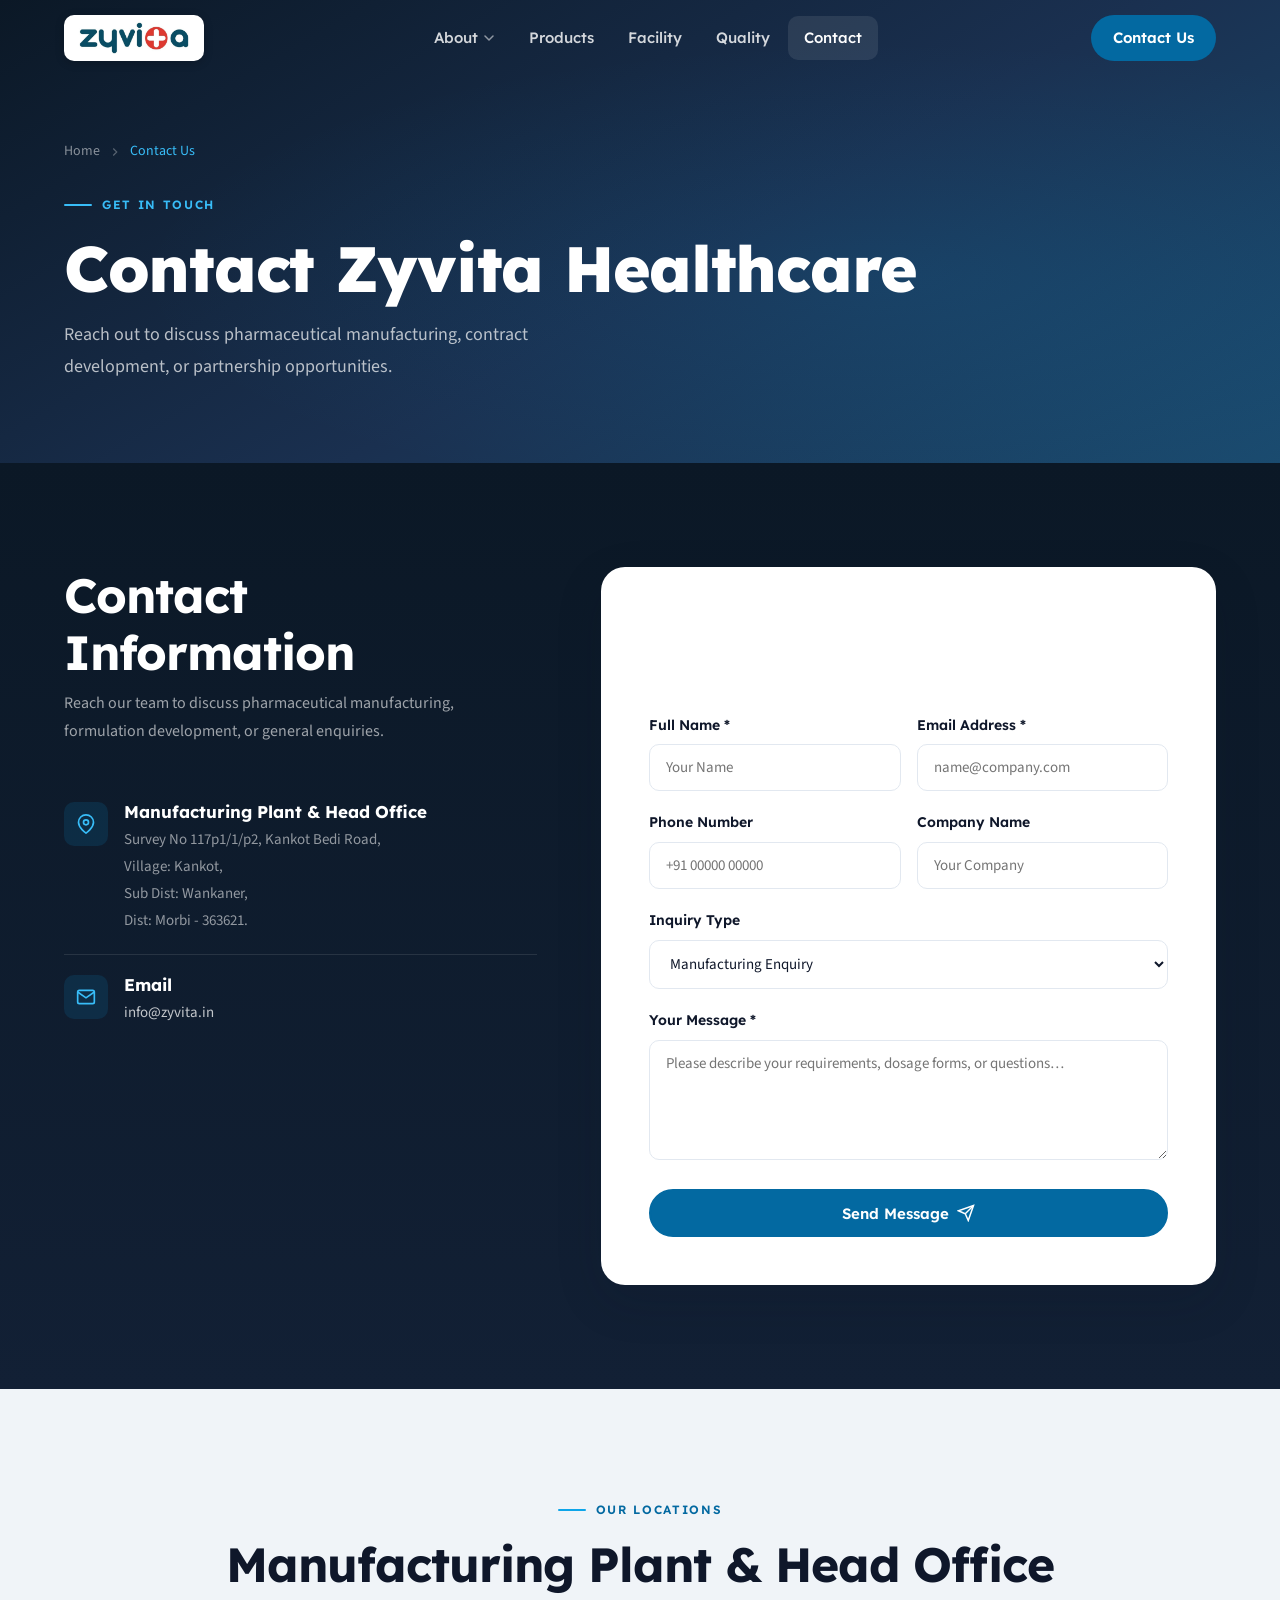
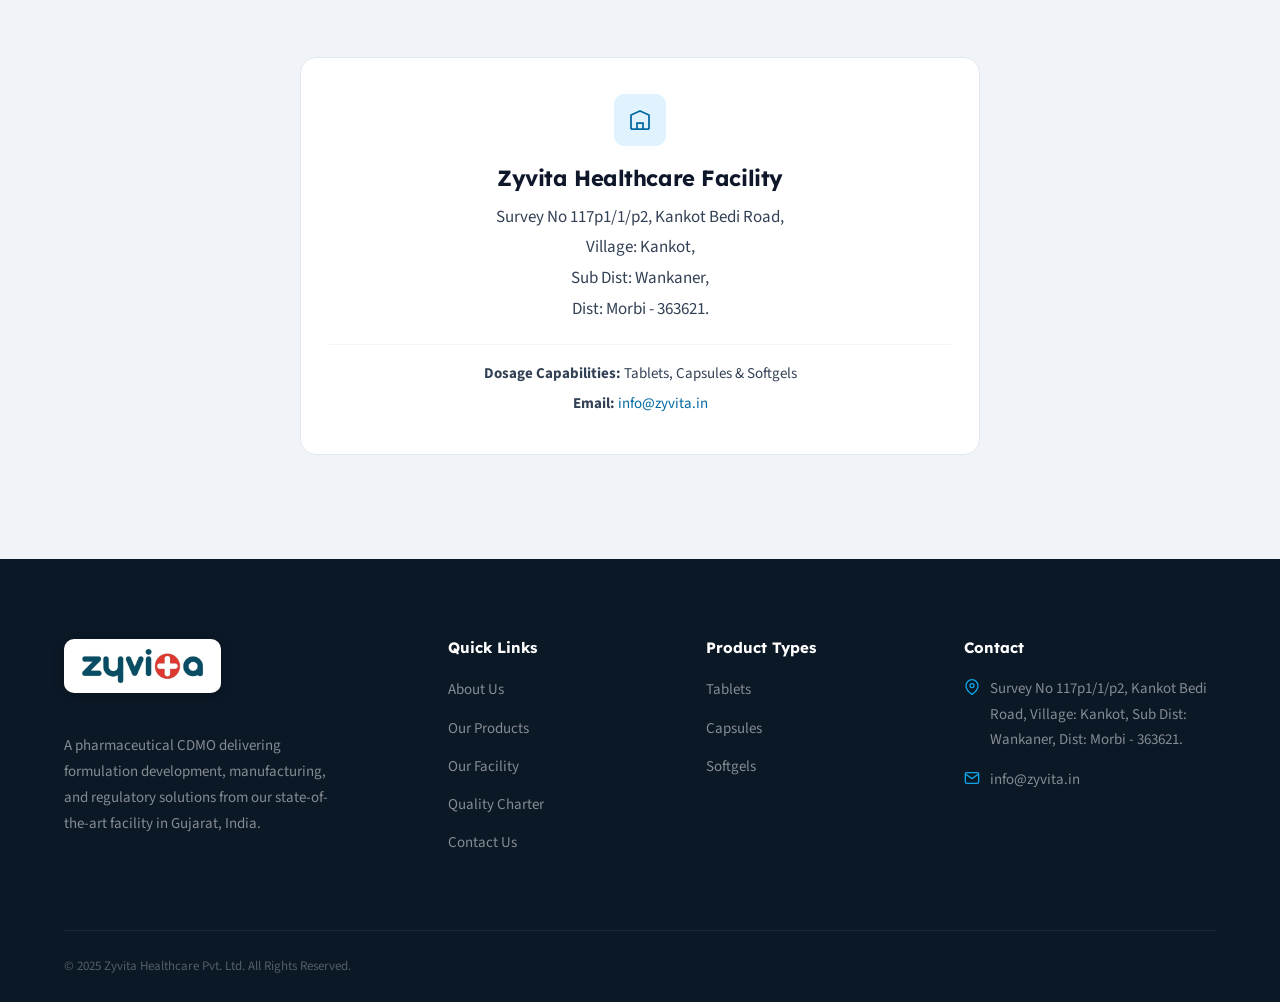
==== contact.html @ 075c68b1 "Initial commit" ====
<!DOCTYPE html>
<html lang="en">
<head>
  <meta charset="UTF-8">
  <meta name="viewport" content="width=device-width, initial-scale=1.0">
  <title>Contact Us | Zyvita Healthcare</title>
  <meta name="description" content="Contact Zyvita Healthcare for pharmaceutical manufacturing enquiries, partnership opportunities, and product information.">
  <link rel="preconnect" href="https://fonts.googleapis.com">
  <link rel="preconnect" href="https://fonts.gstatic.com" crossorigin>
  <link href="https://fonts.googleapis.com/css2?family=Lexend:wght@300;400;500;600;700;800&family=Source+Sans+3:ital,wght@0,300;0,400;0,500;0,600;0,700;1,400&display=swap" rel="stylesheet">
  <link rel="stylesheet" href="css/style.css">
</head>
<body>

  <div class="preloader">
    <div class="preloader-logo">
      <img src="images/logo.png" alt="Zyvita Healthcare" class="logo-img" width="180" height="55">
    </div>
    <div class="preloader-line"></div>
  </div>

  <header class="header" id="site-header">
    <div class="container">
      <div class="header__inner">
        <a href="index.html" class="logo" aria-label="Zyvita Healthcare Home">
          <img src="images/logo.png" alt="Zyvita Healthcare" class="logo-img" width="150" height="45">
        </a>

        <nav class="nav" id="main-nav" aria-label="Main navigation">
          <div class="nav-item">
            <a href="about.html" class="nav-link">About <svg class="chevron" viewBox="0 0 12 12" fill="none"><path d="M2 4l4 4 4-4" stroke="currentColor" stroke-width="1.5" stroke-linecap="round" stroke-linejoin="round"/></svg></a>
            <div class="dropdown">
              <a href="about.html#mission"><svg viewBox="0 0 24 24" fill="none" stroke="currentColor" stroke-width="1.75"><circle cx="12" cy="12" r="10"/><circle cx="12" cy="12" r="3"/></svg>Mission &amp; Vision</a>
              <a href="about.html#directors"><svg viewBox="0 0 24 24" fill="none" stroke="currentColor" stroke-width="1.75"><path d="M17 21v-2a4 4 0 00-4-4H5a4 4 0 00-4 4v2"/><circle cx="9" cy="7" r="4"/><path d="M23 21v-2a4 4 0 00-3-3.87"/><path d="M16 3.13a4 4 0 010 7.75"/></svg>Board of Directors</a>
            </div>
          </div>
          <a href="products.html" class="nav-link">Products</a>
          <a href="facility.html" class="nav-link">Facility</a>
          <a href="quality.html" class="nav-link">Quality</a>
          <a href="contact.html" class="nav-link active">Contact</a>
        </nav>
        <a href="contact.html" class="header-cta">Contact Us</a>
        <button class="menu-toggle" id="menu-toggle-btn" aria-label="Toggle navigation menu" aria-expanded="false" aria-controls="main-nav"><span></span><span></span><span></span></button>
      </div>
    </div>
  </header>

  <!-- Page Header -->
  <section class="page-header">
    <div class="container">
      <nav class="breadcrumb" aria-label="Breadcrumb">
        <a href="index.html">Home</a>
        <svg viewBox="0 0 24 24" fill="none" stroke="currentColor" stroke-width="2"><polyline points="9 18 15 12 9 6"/></svg>
        <span class="current">Contact Us</span>
      </nav>
      <div class="label label--light">Get In Touch</div>
      <h1>Contact Zyvita Healthcare</h1>
      <p>Reach out to discuss pharmaceutical manufacturing, contract development, or partnership opportunities.</p>
    </div>
  </section>

  <!-- Contact Section -->
  <section class="section section--dark">
    <div class="container">
      <div class="contact-grid">
        <div class="reveal--left">
          <h2 style="color:white;margin-bottom:8px">Contact Information</h2>
          <p style="color:rgba(255,255,255,0.6);margin-bottom:36px">Reach our team to discuss pharmaceutical manufacturing, formulation development, or general enquiries.</p>

          <div class="contact-info-item">
            <div class="contact-info-icon">
              <svg viewBox="0 0 24 24" fill="none" stroke="currentColor" stroke-width="2"><path d="M21 10c0 7-9 13-9 13s-9-6-9-13a9 9 0 0118 0z"/><circle cx="12" cy="10" r="3"/></svg>
            </div>
            <div>
              <h5>Manufacturing Plant &amp; Head Office</h5>
              <p>Survey No 117p1/1/p2, Kankot Bedi Road,<br>Village: Kankot,<br>Sub Dist: Wankaner,<br>Dist: Morbi - 363621.</p>
            </div>
          </div>

          <div class="contact-info-item">
            <div class="contact-info-icon">
              <svg viewBox="0 0 24 24" fill="none" stroke="currentColor" stroke-width="2"><path d="M4 4h16c1.1 0 2 .9 2 2v12c0 1.1-.9 2-2 2H4c-1.1 0-2-.9-2-2V6c0-1.1.9-2 2-2z"/><polyline points="22,6 12,13 2,6"/></svg>
            </div>
            <div>
              <h5>Email</h5>
              <p><a href="mailto:info@zyvita.in" style="color:rgba(255,255,255,0.75)">info@zyvita.in</a></p>
            </div>
          </div>
        </div>

        <div class="reveal--right">
          <div class="contact-form">
            <h3 style="margin-bottom:8px">Send a Message</h3>
            <p style="margin-bottom:28px;font-size:0.9375rem">Fill out the form below and our team will get in touch with you.</p>

            <form id="contact-form" novalidate>
              <div class="form-row">
                <div class="form-group">
                  <label for="contact-name">Full Name *</label>
                  <input type="text" id="contact-name" name="name" placeholder="Your Name" required>
                </div>
                <div class="form-group">
                  <label for="contact-email">Email Address *</label>
                  <input type="email" id="contact-email" name="email" placeholder="name@company.com" required>
                </div>
              </div>

              <div class="form-row">
                <div class="form-group">
                  <label for="contact-phone">Phone Number</label>
                  <input type="tel" id="contact-phone" name="phone" placeholder="+91 00000 00000">
                </div>
                <div class="form-group">
                  <label for="contact-company">Company Name</label>
                  <input type="text" id="contact-company" name="company" placeholder="Your Company">
                </div>
              </div>

              <div class="form-group">
                <label for="contact-inquiry">Inquiry Type</label>
                <select id="contact-inquiry" name="inquiry">
                  <option value="Manufacturing Enquiry">Manufacturing Enquiry</option>
                  <option value="Contract Development">Contract Development</option>
                  <option value="Product Enquiry">Product Enquiry</option>
                  <option value="General Enquiry">General Enquiry</option>
                </select>
              </div>

              <div class="form-group">
                <label for="contact-message">Your Message *</label>
                <textarea id="contact-message" name="message" placeholder="Please describe your requirements, dosage forms, or questions…" required></textarea>
              </div>

              <button type="submit" class="btn btn-primary w-full" id="contact-submit-btn" style="width:100%;justify-content:center">
                Send Message
                <svg viewBox="0 0 24 24" fill="none" stroke="currentColor" stroke-width="2" width="18" height="18" aria-hidden="true"><line x1="22" y1="2" x2="11" y2="13"/><polygon points="22 2 15 22 11 13 2 9 22 2"/></svg>
              </button>
            </form>
          </div>
        </div>
      </div>
    </div>
  </section>

  <!-- Our Locations -->
  <section class="section section--alt">
    <div class="container">
      <div class="section-header section-header--center reveal">
        <div class="label">Our Locations</div>
        <h2>Manufacturing Plant &amp; Head Office</h2>
      </div>

      <div class="service-card text-center reveal delay-1" style="max-width: 680px; margin: 0 auto;">
        <div class="service-icon" style="margin:0 auto 20px">
          <svg viewBox="0 0 24 24" fill="none" stroke="currentColor" stroke-width="1.75"><path d="M3 21h18M3 21V7l9-4 9 4v14M9 21V15h6v6"/></svg>
        </div>
        <h4>Zyvita Healthcare Facility</h4>
        <p style="font-size:1.0625rem;line-height:1.8;margin-top:8px">Survey No 117p1/1/p2, Kankot Bedi Road,<br>Village: Kankot,<br>Sub Dist: Wankaner,<br>Dist: Morbi - 363621.</p>
        <div style="margin-top:20px;padding-top:16px;border-top:1px solid var(--border-light)">
          <p><strong>Dosage Capabilities:</strong> Tablets, Capsules &amp; Softgels</p>
          <p style="margin-top:4px"><strong>Email:</strong> <a href="mailto:info@zyvita.in" style="color:var(--sky-600)">info@zyvita.in</a></p>
        </div>
      </div>
    </div>
  </section>

  <!-- Footer -->
  <footer class="footer">
    <div class="container">
      <div class="footer__grid">
        <div class="footer__brand">
          <a href="index.html" class="logo" aria-label="Zyvita Healthcare Home">
            <img src="images/logo.png" alt="Zyvita Healthcare" class="logo-img" width="165" height="50">
          </a>
          <p>A pharmaceutical CDMO delivering formulation development, manufacturing, and regulatory solutions from our state-of-the-art facility in Gujarat, India.</p>
        </div>
        <div class="footer__col">
          <h5>Quick Links</h5>
          <ul class="footer__links">
            <li><a href="about.html">About Us</a></li>
            <li><a href="products.html">Our Products</a></li>
            <li><a href="facility.html">Our Facility</a></li>
            <li><a href="quality.html">Quality Charter</a></li>
            <li><a href="contact.html">Contact Us</a></li>
          </ul>
        </div>
        <div class="footer__col">
          <h5>Product Types</h5>
          <ul class="footer__links">
            <li><a href="products.html">Tablets</a></li>
            <li><a href="products.html">Capsules</a></li>
            <li><a href="products.html">Softgels</a></li>
          </ul>
        </div>
        <div class="footer__col">
          <h5>Contact</h5>
          <ul class="footer__contact">
            <li><svg viewBox="0 0 24 24" fill="none" stroke="currentColor" stroke-width="2"><path d="M21 10c0 7-9 13-9 13s-9-6-9-13a9 9 0 0118 0z"/><circle cx="12" cy="10" r="3"/></svg>Survey No 117p1/1/p2, Kankot Bedi Road, Village: Kankot, Sub Dist: Wankaner, Dist: Morbi - 363621.</li>
            <li><svg viewBox="0 0 24 24" fill="none" stroke="currentColor" stroke-width="2"><path d="M4 4h16c1.1 0 2 .9 2 2v12c0 1.1-.9 2-2 2H4c-1.1 0-2-.9-2-2V6c0-1.1.9-2 2-2z"/><polyline points="22,6 12,13 2,6"/></svg><a href="mailto:info@zyvita.in">info@zyvita.in</a></li>
          </ul>
        </div>
      </div>
      <div class="footer__bottom">
        <p>&copy; 2025 Zyvita Healthcare Pvt. Ltd. All Rights Reserved.</p>
      </div>
    </div>
  </footer>

  <script src="js/main.js"></script>
</body>
</html>
---- css/style.css ----
/* ============================================================
   ZYVITA HEALTHCARE — Premium Design System
   UI/UX Pro Max: Trust & Authority · Enterprise Gateway
   ============================================================ */

/* === Google Fonts === */
@import url('https://fonts.googleapis.com/css2?family=Lexend:wght@300;400;500;600;700;800&family=Source+Sans+3:ital,wght@0,300;0,400;0,500;0,600;0,700;1,400&display=swap');

/* === Design Tokens === */
:root {
  /* --- Brand Colors --- */
  --ink-900:  #0B1826;
  --ink-800:  #122035;
  --ink-700:  #1A3050;
  --ink-600:  #234168;
  --ink-500:  #2D5580;
  --ink-400:  #3A6B9E;

  --sky-600:  #0369A1;
  --sky-500:  #0EA5E9;
  --sky-400:  #38BDF8;
  --sky-100:  #E0F2FE;

  --slate-900: #0F172A;
  --slate-700: #334155;
  --slate-500: #64748B;
  --slate-300: #CBD5E1;
  --slate-200: #E2E8F0;
  --slate-100: #F1F5F9;
  --slate-50:  #F8FAFC;

  --white:    #FFFFFF;
  --red-600:  #C0392B;
  --red-500:  #DC2626;

  --green-600: #059669;
  --green-100: #D1FAE5;

  /* --- Semantic Aliases --- */
  --color-primary:     var(--ink-900);
  --color-primary-mid: var(--ink-700);
  --color-cta:         var(--sky-600);
  --color-cta-hover:   #025e8f;
  --color-accent:      var(--sky-500);
  --color-danger:      var(--red-600);

  --bg-page:    var(--slate-50);
  --bg-white:   var(--white);
  --bg-dark:    var(--ink-900);
  --bg-darker:  var(--ink-800);
  --bg-section: #F0F4F8;

  --text-primary:   var(--slate-900);
  --text-secondary: var(--slate-700);
  --text-muted:     var(--slate-500);
  --text-xmuted:    var(--slate-300);
  --text-inverse:   var(--white);
  --text-inverse-dim: rgba(255,255,255,0.72);

  --border:       var(--slate-200);
  --border-light: var(--slate-100);
  --border-dark:  rgba(255,255,255,0.1);

  /* --- Gradients --- */
  --grad-hero:    linear-gradient(150deg, var(--ink-900) 0%, var(--ink-700) 55%, #1a4a6e 100%);
  --grad-cta:     linear-gradient(135deg, var(--sky-600) 0%, #0284C7 100%);
  --grad-dark-section: linear-gradient(180deg, var(--ink-900) 0%, var(--ink-800) 100%);
  --grad-card-hover: linear-gradient(135deg, rgba(14,165,233,0.04) 0%, rgba(3,105,161,0.06) 100%);

  /* --- Shadows --- */
  --shadow-xs:  0 1px 2px rgba(11,24,38,0.06);
  --shadow-sm:  0 2px 8px rgba(11,24,38,0.08);
  --shadow-md:  0 4px 16px rgba(11,24,38,0.1);
  --shadow-lg:  0 8px 32px rgba(11,24,38,0.12);
  --shadow-xl:  0 16px 48px rgba(11,24,38,0.14);
  --shadow-cta: 0 8px 24px rgba(3,105,161,0.3);

  /* --- Typography --- */
  --font-heading: 'Lexend', sans-serif;
  --font-body:    'Source Sans 3', sans-serif;

  /* --- Spacing & Layout --- */
  --section-py:      104px;
  --container-max:   1200px;
  --container-px:    24px;

  /* --- Motion --- */
  --ease-out:    cubic-bezier(0.16, 1, 0.3, 1);
  --ease-inout:  cubic-bezier(0.4, 0, 0.2, 1);
  --dur-fast:    180ms;
  --dur-base:    280ms;
  --dur-slow:    480ms;
  --dur-xslow:   700ms;

  /* --- Radius --- */
  --r-sm:   6px;
  --r-md:   10px;
  --r-lg:   16px;
  --r-xl:   24px;
  --r-full: 9999px;
}

/* ============================================================
   RESET & BASE
   ============================================================ */
*, *::before, *::after {
  margin: 0;
  padding: 0;
  box-sizing: border-box;
}

html {
  scroll-behavior: smooth;
  font-size: 16px;
  -webkit-text-size-adjust: 100%;
}

body {
  font-family: var(--font-body);
  font-size: 1rem;
  line-height: 1.7;
  color: var(--text-primary);
  background: var(--bg-page);
  -webkit-font-smoothing: antialiased;
  -moz-osx-font-smoothing: grayscale;
  overflow-x: hidden;
}

a {
  color: inherit;
  text-decoration: none;
  transition: color var(--dur-fast) var(--ease-out);
}

ul { list-style: none; }

img {
  max-width: 100%;
  height: auto;
  display: block;
}

button {
  cursor: pointer;
  border: none;
  background: none;
  font-family: inherit;
}

input, textarea, select {
  font-family: inherit;
  font-size: inherit;
}

/* ============================================================
   TYPOGRAPHY SCALE
   ============================================================ */
h1, h2, h3, h4, h5, h6 {
  font-family: var(--font-heading);
  font-weight: 700;
  line-height: 1.18;
  color: var(--text-primary);
  letter-spacing: -0.02em;
}

h1 { font-size: clamp(2.5rem, 5.5vw, 4rem);   font-weight: 800; }
h2 { font-size: clamp(2rem,   4vw,   3rem);   font-weight: 700; }
h3 { font-size: clamp(1.375rem, 2.5vw, 1.875rem); }
h4 { font-size: clamp(1.125rem, 2vw,   1.375rem); }
h5 { font-size: 1.0625rem; letter-spacing: 0; }

p {
  color: var(--text-secondary);
  line-height: 1.8;
}

/* Section label — e.g. "ABOUT ZYVITA" */
.label {
  display: inline-flex;
  align-items: center;
  gap: 10px;
  font-family: var(--font-heading);
  font-size: 0.75rem;
  font-weight: 600;
  letter-spacing: 0.14em;
  text-transform: uppercase;
  color: var(--sky-600);
  margin-bottom: 16px;
}

.label::before {
  content: '';
  display: inline-block;
  width: 28px;
  height: 2px;
  background: var(--sky-500);
  border-radius: 1px;
  flex-shrink: 0;
}

.label--light {
  color: var(--sky-400);
}
.label--light::before {
  background: var(--sky-400);
}

/* ============================================================
   LAYOUT
   ============================================================ */
.container {
  max-width: var(--container-max);
  margin: 0 auto;
  padding: 0 var(--container-px);
}

.section {
  padding: var(--section-py) 0;
}

.section--alt {
  background: var(--bg-section);
}

.section--white {
  background: var(--bg-white);
}

.section--dark {
  background: var(--grad-dark-section);
  color: var(--text-inverse);
}
.section--dark h1,
.section--dark h2,
.section--dark h3,
.section--dark h4 {
  color: var(--text-inverse);
}
.section--dark p {
  color: var(--text-inverse-dim);
}

.section-header {
  margin-bottom: 64px;
}

.section-header--center {
  text-align: center;
}

.section-header--center .label {
  justify-content: center;
}

.section-header p {
  margin-top: 16px;
  font-size: 1.125rem;
  max-width: 620px;
}

.section-header--center p {
  margin: 16px auto 0;
}

/* Grid utilities */
.grid { display: grid; }
.grid--2 { grid-template-columns: repeat(2, 1fr); gap: 32px; }
.grid--3 { grid-template-columns: repeat(3, 1fr); gap: 28px; }
.grid--4 { grid-template-columns: repeat(4, 1fr); gap: 24px; }

@media (max-width: 1024px) {
  .grid--4 { grid-template-columns: repeat(2, 1fr); }
  .grid--3 { grid-template-columns: repeat(2, 1fr); }
}
@media (max-width: 640px) {
  .grid--4,
  .grid--3,
  .grid--2 { grid-template-columns: 1fr; }
}

/* ============================================================
   PRELOADER
   ============================================================ */
.preloader {
  position: fixed;
  top: 0;
  left: 0;
  right: 0;
  bottom: 0;
  background: var(--ink-900);
  display: flex;
  flex-direction: column;
  align-items: center;
  justify-content: center;
  gap: 20px;
  z-index: 9999;
  transition: opacity 0.5s var(--ease-out), visibility 0.5s;
}

.preloader.hidden {
  opacity: 0;
  visibility: hidden;
  pointer-events: none;
}

.preloader-logo {
  font-family: var(--font-heading);
  font-size: 2rem;
  font-weight: 800;
  color: white;
  letter-spacing: -0.02em;
  display: flex;
  align-items: center;
  gap: 0;
}

.preloader-line {
  width: 120px;
  height: 2px;
  background: rgba(255,255,255,0.12);
  border-radius: 1px;
  overflow: hidden;
  position: relative;
}

.preloader-line::after {
  content: '';
  position: absolute;
  top: 0;
  left: -100%;
  width: 60%;
  height: 100%;
  background: var(--sky-500);
  border-radius: 1px;
  animation: preload-sweep 1.4s var(--ease-inout) infinite;
}

@keyframes preload-sweep {
  0%   { left: -60%; }
  100% { left: 120%; }
}

/* ============================================================
   HEADER / NAVBAR
   ============================================================ */
.header {
  position: fixed;
  top: 0;
  left: 0;
  right: 0;
  z-index: 900;
  transition: background var(--dur-slow) var(--ease-out),
              box-shadow var(--dur-slow) var(--ease-out),
              backdrop-filter var(--dur-slow) var(--ease-out);
}

/* Transparent on hero */
.header--transparent {
  background: transparent;
}

/* Solid after scroll */
.header.scrolled {
  background: rgba(11, 24, 38, 0.97);
  backdrop-filter: blur(16px);
  -webkit-backdrop-filter: blur(16px);
  box-shadow: 0 1px 0 rgba(255,255,255,0.06), var(--shadow-md);
}

.header__inner {
  display: flex;
  align-items: center;
  justify-content: space-between;
  height: 76px;
}

/* Logo */
.logo {
  display: inline-flex;
  align-items: center;
  text-decoration: none;
  flex-shrink: 0;
  z-index: 10;
  background: #ffffff;
  padding: 6px 14px;
  border-radius: var(--r-md);
  box-shadow: 0 2px 10px rgba(0, 0, 0, 0.2);
  transition: transform var(--dur-fast) var(--ease-out), box-shadow var(--dur-fast) var(--ease-out);
}

.logo:hover {
  transform: translateY(-1px);
  box-shadow: 0 4px 16px rgba(0, 0, 0, 0.28);
}

.logo-img {
  height: 34px;
  width: auto;
  max-width: 150px;
  object-fit: contain;
  display: block;
}

/* Footer logo */
.footer .logo {
  background: #ffffff;
  padding: 8px 16px;
  border-radius: var(--r-md);
  display: inline-flex;
  width: fit-content;
  box-shadow: 0 2px 12px rgba(0, 0, 0, 0.25);
  margin-bottom: 20px;
}

.footer .logo-img {
  height: 38px;
  max-width: 165px;
}

/* Preloader logo */
.preloader-logo {
  background: #ffffff;
  padding: 12px 24px;
  border-radius: var(--r-lg);
  box-shadow: 0 8px 30px rgba(0, 0, 0, 0.35);
  margin-bottom: 24px;
  display: flex;
  align-items: center;
  justify-content: center;
}

.preloader-logo .logo-img {
  height: 48px;
  max-width: 200px;
}

/* Nav */
.nav {
  display: flex;
  align-items: center;
  gap: 2px;
}

.nav-item { position: relative; }

.nav-link {
  display: inline-flex;
  align-items: center;
  gap: 5px;
  padding: 9px 16px;
  color: rgba(255,255,255,0.82);
  font-size: 0.9375rem;
  font-weight: 500;
  font-family: var(--font-heading);
  border-radius: var(--r-md);
  transition: color var(--dur-fast) var(--ease-out),
              background var(--dur-fast) var(--ease-out);
  cursor: pointer;
  white-space: nowrap;
}

.nav-link:hover,
.nav-link.active {
  color: white;
  background: rgba(255,255,255,0.09);
}

.nav-link svg.chevron {
  width: 12px;
  height: 12px;
  transition: transform var(--dur-base) var(--ease-out);
  opacity: 0.65;
  flex-shrink: 0;
}

.nav-item:hover .nav-link svg.chevron {
  transform: rotate(180deg);
}

/* Dropdown */
.dropdown {
  position: absolute;
  top: calc(100% + 8px);
  left: 0;
  min-width: 248px;
  background: white;
  border-radius: var(--r-lg);
  box-shadow: var(--shadow-xl), 0 0 0 1px rgba(0,0,0,0.06);
  padding: 6px;
  opacity: 0;
  visibility: hidden;
  transform: translateY(8px);
  transition: opacity var(--dur-base) var(--ease-out),
              visibility var(--dur-base) var(--ease-out),
              transform var(--dur-base) var(--ease-out);
  z-index: 100;
}

.nav-item:hover .dropdown {
  opacity: 1;
  visibility: visible;
  transform: translateY(0);
}

.dropdown a {
  display: flex;
  align-items: center;
  gap: 10px;
  padding: 10px 14px;
  color: var(--text-primary);
  font-size: 0.9375rem;
  font-weight: 500;
  border-radius: var(--r-md);
  transition: background var(--dur-fast) var(--ease-out),
              color var(--dur-fast) var(--ease-out);
}

.dropdown a:hover {
  background: var(--slate-50);
  color: var(--sky-600);
}

.dropdown a svg {
  width: 16px;
  height: 16px;
  color: var(--sky-500);
  flex-shrink: 0;
}

/* Header CTA */
.header-cta {
  display: inline-flex;
  align-items: center;
  gap: 8px;
  padding: 10px 22px;
  background: var(--sky-600);
  color: white;
  font-family: var(--font-heading);
  font-size: 0.9375rem;
  font-weight: 600;
  border-radius: var(--r-full);
  transition: background var(--dur-fast) var(--ease-out),
              box-shadow var(--dur-fast) var(--ease-out),
              transform var(--dur-fast) var(--ease-out);
  white-space: nowrap;
  cursor: pointer;
}

.header-cta:hover {
  background: var(--color-cta-hover);
  box-shadow: var(--shadow-cta);
  transform: translateY(-1px);
}

/* Mobile toggle */
.menu-toggle {
  display: none;
  flex-direction: column;
  gap: 5px;
  padding: 8px;
  cursor: pointer;
  z-index: 10;
}

.menu-toggle span {
  display: block;
  width: 22px;
  height: 2px;
  background: white;
  border-radius: 2px;
  transition: transform var(--dur-base) var(--ease-out),
              opacity var(--dur-base) var(--ease-out);
  transform-origin: center;
}

.menu-toggle.active span:nth-child(1) { transform: translateY(7px) rotate(45deg); }
.menu-toggle.active span:nth-child(2) { opacity: 0; transform: scaleX(0); }
.menu-toggle.active span:nth-child(3) { transform: translateY(-7px) rotate(-45deg); }

/* ============================================================
   HERO SECTION
   ============================================================ */
.hero {
  position: relative;
  min-height: calc(88vh - 96px);
  display: flex;
  align-items: center;
  justify-content: center;
  overflow: hidden;
  background: 
    radial-gradient(ellipse 80% 55% at 50% 15%, rgba(14, 165, 233, 0.22) 0%, transparent 70%),
    radial-gradient(ellipse 60% 45% at 85% 85%, rgba(16, 185, 129, 0.08) 0%, transparent 60%),
    linear-gradient(160deg, #071526 0%, #0c2035 50%, #071526 100%);
  padding: 130px 24px 80px;
  text-align: center;
}

.hero::before {
  content: '';
  position: absolute;
  inset: 0;
  background-image: 
    linear-gradient(to right, rgba(255, 255, 255, 0.035) 1px, transparent 1px),
    linear-gradient(to bottom, rgba(255, 255, 255, 0.035) 1px, transparent 1px);
  background-size: 52px 52px;
  mask-image: radial-gradient(ellipse 80% 75% at 50% 45%, black 25%, transparent 80%);
  -webkit-mask-image: radial-gradient(ellipse 80% 75% at 50% 45%, black 25%, transparent 80%);
  pointer-events: none;
}

/* Hero content */
.hero__content {
  position: relative;
  z-index: 2;
  padding: 0;
  max-width: 1040px;
  margin: 0 auto;
  display: flex;
  flex-direction: column;
  align-items: center;
  text-align: center;
}

/* Badge */
.hero__badge {
  display: inline-flex;
  align-items: center;
  gap: 8px;
  padding: 8px 18px;
  background: rgba(14, 165, 233, 0.12);
  border: 1px solid rgba(14, 165, 233, 0.28);
  border-radius: var(--r-full);
  color: var(--sky-400);
  font-family: var(--font-heading);
  font-size: 0.8125rem;
  font-weight: 600;
  letter-spacing: 0.08em;
  text-transform: uppercase;
  margin-bottom: 24px;
  box-shadow: 0 0 24px rgba(14, 165, 233, 0.15);
}

.hero__badge-dot {
  width: 7px;
  height: 7px;
  border-radius: 50%;
  background: var(--sky-400);
  box-shadow: 0 0 8px var(--sky-400);
  animation: pulse-dot 2s ease infinite;
}

@keyframes pulse-dot {
  0%, 100% { opacity: 1; transform: scale(1); }
  50%       { opacity: 0.4; transform: scale(0.75); }
}

.hero h1 {
  color: white;
  font-size: clamp(2.5rem, 5.2vw, 4.25rem);
  font-weight: 800;
  line-height: 1.15;
  letter-spacing: -0.03em;
  margin-bottom: 22px;
  max-width: 860px;
}

.hero h1 em {
  font-style: normal;
  color: var(--sky-400);
  background: linear-gradient(135deg, #38bdf8 0%, #7dd3fc 100%);
  -webkit-background-clip: text;
  -webkit-text-fill-color: transparent;
}

.hero__sub {
  color: rgba(255, 255, 255, 0.72);
  font-size: clamp(1.05rem, 1.5vw, 1.25rem);
  line-height: 1.75;
  margin: 0 auto 34px;
  max-width: 680px;
}

/* Hero buttons */
.hero__actions {
  display: flex;
  align-items: center;
  justify-content: center;
  gap: 16px;
  flex-wrap: wrap;
  margin-bottom: 0;
}

/* Dosage Focus Cards directly in Hero */
.hero__cards {
  display: grid;
  grid-template-columns: repeat(3, 1fr);
  gap: 20px;
  width: 100%;
  max-width: 1000px;
  margin-top: 52px;
  text-align: left;
}

.hero__card {
  display: flex;
  align-items: flex-start;
  gap: 16px;
  padding: 22px 20px;
  background: rgba(255, 255, 255, 0.04);
  border: 1px solid rgba(255, 255, 255, 0.09);
  border-radius: var(--r-lg);
  backdrop-filter: blur(16px);
  -webkit-backdrop-filter: blur(16px);
  transition: transform 0.25s ease, border-color 0.25s ease, background 0.25s ease, box-shadow 0.25s ease;
}

.hero__card:hover {
  transform: translateY(-4px);
  background: rgba(255, 255, 255, 0.07);
  border-color: rgba(14, 165, 233, 0.4);
  box-shadow: 0 16px 32px rgba(0, 0, 0, 0.25), 0 0 20px rgba(14, 165, 233, 0.12);
}

.hero__card-icon {
  width: 44px;
  height: 44px;
  border-radius: var(--r-md);
  background: rgba(14, 165, 233, 0.12);
  border: 1px solid rgba(14, 165, 233, 0.25);
  display: flex;
  align-items: center;
  justify-content: center;
  flex-shrink: 0;
  color: var(--sky-400);
}

.hero__card-icon svg {
  width: 22px;
  height: 22px;
}

.hero__card-body h3 {
  color: #ffffff;
  font-size: 1.0625rem;
  font-weight: 700;
  margin-bottom: 4px;
  letter-spacing: -0.01em;
}

.hero__card-body p {
  color: rgba(255, 255, 255, 0.65);
  font-size: 0.8125rem;
  line-height: 1.5;
  margin: 0;
}

/* ============================================================
   BUTTONS
   ============================================================ */
.btn {
  display: inline-flex;
  align-items: center;
  justify-content: center;
  gap: 8px;
  font-family: var(--font-heading);
  font-weight: 600;
  font-size: 0.9375rem;
  line-height: 1;
  border-radius: var(--r-full);
  cursor: pointer;
  border: 2px solid transparent;
  transition: background var(--dur-fast) var(--ease-out),
              color var(--dur-fast) var(--ease-out),
              border-color var(--dur-fast) var(--ease-out),
              box-shadow var(--dur-fast) var(--ease-out),
              transform var(--dur-fast) var(--ease-out);
  white-space: nowrap;
  text-decoration: none;
}

.btn:active { transform: scale(0.97) !important; }

/* Primary CTA */
.btn-primary {
  padding: 13px 28px;
  background: var(--sky-600);
  color: white;
  border-color: var(--sky-600);
}

.btn-primary:hover {
  background: var(--color-cta-hover);
  border-color: var(--color-cta-hover);
  box-shadow: var(--shadow-cta);
  transform: translateY(-1px);
  color: white;
}

/* Ghost / outline on dark bg */
.btn-ghost {
  padding: 13px 28px;
  background: transparent;
  color: rgba(255,255,255,0.88);
  border-color: rgba(255,255,255,0.28);
}

.btn-ghost:hover {
  background: rgba(255,255,255,0.1);
  border-color: rgba(255,255,255,0.5);
  color: white;
  transform: translateY(-1px);
}

/* Secondary (light bg) */
.btn-secondary {
  padding: 13px 28px;
  background: white;
  color: var(--ink-900);
  border-color: var(--border);
  box-shadow: var(--shadow-xs);
}

.btn-secondary:hover {
  border-color: var(--sky-500);
  color: var(--sky-600);
  box-shadow: var(--shadow-sm);
  transform: translateY(-1px);
}

.btn-sm  { padding: 9px 20px; font-size: 0.875rem; }
.btn-lg  { padding: 16px 36px; font-size: 1.0625rem; }

/* Link button */
.btn-link {
  display: inline-flex;
  align-items: center;
  gap: 6px;
  font-family: var(--font-heading);
  font-weight: 600;
  font-size: 0.9375rem;
  color: var(--sky-600);
  cursor: pointer;
  padding: 0;
  border: none;
  background: none;
  transition: gap var(--dur-fast) var(--ease-out),
              color var(--dur-fast) var(--ease-out);
}

.btn-link:hover {
  gap: 10px;
  color: var(--sky-500);
}

.btn-link svg {
  width: 16px;
  height: 16px;
  transition: transform var(--dur-fast) var(--ease-out);
}

.btn-link:hover svg {
  transform: translateX(2px);
}

/* ============================================================
   ABOUT SECTION — two-column
   ============================================================ */
.two-col {
  display: grid;
  grid-template-columns: 1fr 1fr;
  gap: 72px;
  align-items: center;
}

.two-col--reversed .two-col__image {
  order: 2;
}
.two-col--reversed .two-col__text {
  order: 1;
}

.two-col__image {
  position: relative;
  border-radius: var(--r-xl);
  overflow: hidden;
  box-shadow: var(--shadow-xl);
  aspect-ratio: 4/3;
}

.two-col__image img {
  width: 100%;
  height: 100%;
  object-fit: cover;
  transition: transform var(--dur-xslow) var(--ease-out);
}

.two-col__image:hover img {
  transform: scale(1.03);
}

.two-col__image-badge {
  position: absolute;
  bottom: 20px;
  left: 20px;
  padding: 12px 20px;
  background: rgba(11,24,38,0.88);
  backdrop-filter: blur(10px);
  border: 1px solid rgba(255,255,255,0.12);
  border-radius: var(--r-md);
  color: white;
  font-family: var(--font-heading);
  font-weight: 700;
  font-size: 0.875rem;
  display: flex;
  align-items: center;
  gap: 10px;
}

.two-col__image-badge svg {
  width: 18px;
  height: 18px;
  color: var(--sky-400);
  flex-shrink: 0;
}

.two-col__text h2 {
  margin-bottom: 20px;
}

.two-col__text > p {
  margin-bottom: 28px;
}

/* Check list */
.check-list {
  margin-bottom: 36px;
}

.check-list li {
  display: flex;
  align-items: flex-start;
  gap: 12px;
  padding: 10px 0;
  color: var(--text-secondary);
  font-size: 1rem;
  border-bottom: 1px solid var(--border-light);
}

.check-list li:last-child { border-bottom: none; }

.check-list li svg {
  width: 18px;
  height: 18px;
  color: var(--sky-600);
  flex-shrink: 0;
  margin-top: 3px;
}

/* ============================================================
   STATISTICS / NUMBERS STRIP
   ============================================================ */
.stats-strip {
  background: var(--ink-900);
  padding: 0;
}

.stats-strip__grid {
  display: grid;
  grid-template-columns: repeat(auto-fit, minmax(160px, 1fr));
}

.stats-strip__item {
  padding: 48px 32px;
  text-align: center;
  border-right: 1px solid rgba(255,255,255,0.07);
  position: relative;
}

.stats-strip__item:last-child { border-right: none; }

.stats-strip__number {
  font-family: var(--font-heading);
  font-size: clamp(2.25rem, 4vw, 3rem);
  font-weight: 800;
  color: white;
  line-height: 1;
  margin-bottom: 8px;
  letter-spacing: -0.03em;
}

.stats-strip__number span {
  color: var(--sky-400);
}

.stats-strip__label {
  font-size: 0.875rem;
  color: rgba(255,255,255,0.5);
  font-weight: 500;
  letter-spacing: 0.02em;
}

/* ============================================================
   CAPABILITIES / SERVICES CARDS
   ============================================================ */
.service-card {
  background: var(--bg-white);
  border: 1px solid var(--border);
  border-radius: var(--r-lg);
  padding: 36px 28px;
  position: relative;
  overflow: hidden;
  cursor: default;
  transition: box-shadow var(--dur-base) var(--ease-out),
              transform var(--dur-base) var(--ease-out),
              border-color var(--dur-base) var(--ease-out);
}

.service-card::before {
  content: '';
  position: absolute;
  top: 0;
  left: 0;
  right: 0;
  height: 3px;
  background: var(--sky-600);
  transform: scaleX(0);
  transform-origin: left;
  transition: transform var(--dur-base) var(--ease-out);
}

.service-card:hover {
  box-shadow: var(--shadow-lg);
  transform: translateY(-4px);
  border-color: var(--slate-200);
}

.service-card:hover::before {
  transform: scaleX(1);
}

.service-icon {
  width: 52px;
  height: 52px;
  border-radius: var(--r-md);
  background: var(--sky-100);
  display: flex;
  align-items: center;
  justify-content: center;
  margin-bottom: 20px;
  transition: background var(--dur-base) var(--ease-out);
}

.service-icon svg {
  width: 24px;
  height: 24px;
  color: var(--sky-600);
  transition: color var(--dur-base) var(--ease-out);
}

.service-card:hover .service-icon {
  background: var(--sky-600);
}

.service-card:hover .service-icon svg {
  color: white;
}

.service-card h4 {
  margin-bottom: 10px;
}

.service-card p {
  font-size: 0.9375rem;
  line-height: 1.75;
}

/* ============================================================
   WHY PARTNER SECTION (dark bg)
   ============================================================ */
.diff-card {
  padding: 36px 24px;
  background: rgba(255,255,255,0.04);
  border: 1px solid rgba(255,255,255,0.07);
  border-radius: var(--r-lg);
  text-align: center;
  transition: background var(--dur-base) var(--ease-out),
              border-color var(--dur-base) var(--ease-out),
              transform var(--dur-base) var(--ease-out);
  cursor: default;
}

.diff-card:hover {
  background: rgba(14,165,233,0.07);
  border-color: rgba(14,165,233,0.18);
  transform: translateY(-3px);
}

.diff-icon {
  width: 60px;
  height: 60px;
  border-radius: var(--r-lg);
  background: rgba(14,165,233,0.1);
  display: flex;
  align-items: center;
  justify-content: center;
  margin: 0 auto 20px;
  transition: background var(--dur-base) var(--ease-out);
}

.diff-icon svg {
  width: 26px;
  height: 26px;
  color: var(--sky-400);
  transition: color var(--dur-base) var(--ease-out);
}

.diff-card:hover .diff-icon {
  background: rgba(14,165,233,0.2);
}

.diff-card h4 {
  color: white;
  margin-bottom: 10px;
  font-size: 1.0625rem;
}

.diff-card p {
  color: rgba(255,255,255,0.55);
  font-size: 0.9375rem;
}

/* ============================================================
   CERTIFICATIONS ROW
   ============================================================ */
.certs-section {
  padding: 48px 0;
  border-top: 1px solid var(--border);
  border-bottom: 1px solid var(--border);
  background: var(--bg-white);
}

.certs-label {
  font-family: var(--font-heading);
  font-size: 0.75rem;
  font-weight: 600;
  color: var(--text-muted);
  letter-spacing: 0.12em;
  text-transform: uppercase;
  text-align: center;
  margin-bottom: 24px;
}

.certs-row {
  display: flex;
  justify-content: center;
  align-items: center;
  gap: 12px;
  flex-wrap: wrap;
}

.cert-badge {
  display: inline-flex;
  align-items: center;
  gap: 8px;
  padding: 10px 20px;
  background: var(--slate-50);
  border: 1.5px solid var(--border);
  border-radius: var(--r-md);
  font-family: var(--font-heading);
  font-size: 0.875rem;
  font-weight: 700;
  color: var(--ink-700);
  letter-spacing: 0.04em;
  transition: border-color var(--dur-fast) var(--ease-out),
              box-shadow var(--dur-fast) var(--ease-out);
  cursor: default;
}

.cert-badge:hover {
  border-color: var(--sky-500);
  box-shadow: var(--shadow-sm);
}

.cert-badge svg {
  width: 16px;
  height: 16px;
  color: var(--sky-600);
  flex-shrink: 0;
}

/* ============================================================
   AFRICA EXPORT SECTION
   ============================================================ */
.export-section {
  position: relative;
  overflow: hidden;
  background: var(--ink-900);
  padding: var(--section-py) 0;
}

.export-section__bg {
  position: absolute;
  inset: 0;
  z-index: 0;
}

.export-section__bg img {
  width: 100%;
  height: 100%;
  object-fit: cover;
  opacity: 0.35;
}

.export-section__overlay {
  position: absolute;
  inset: 0;
  background: linear-gradient(
    135deg,
    var(--ink-900) 0%,
    rgba(11,24,38,0.9) 40%,
    rgba(11,24,38,0.6) 100%
  );
  z-index: 1;
}

.export-section__content {
  position: relative;
  z-index: 2;
  display: grid;
  grid-template-columns: 1fr 1fr;
  gap: 72px;
  align-items: center;
}

.export-section__text h2 {
  color: white;
  margin-bottom: 20px;
}

.export-section__text > p {
  color: var(--text-inverse-dim);
  margin-bottom: 36px;
  font-size: 1.0625rem;
}

.export-markets {
  display: grid;
  grid-template-columns: 1fr 1fr;
  gap: 12px;
  margin-bottom: 36px;
}

.export-market {
  display: flex;
  align-items: center;
  gap: 10px;
  padding: 12px 16px;
  background: rgba(255,255,255,0.05);
  border: 1px solid rgba(255,255,255,0.08);
  border-radius: var(--r-md);
  transition: background var(--dur-fast) var(--ease-out),
              border-color var(--dur-fast) var(--ease-out);
  cursor: default;
}

.export-market:hover {
  background: rgba(14,165,233,0.08);
  border-color: rgba(14,165,233,0.2);
}

.export-market svg {
  width: 18px;
  height: 18px;
  color: var(--sky-400);
  flex-shrink: 0;
}

.export-market span {
  font-size: 0.9375rem;
  font-weight: 500;
  color: rgba(255,255,255,0.82);
}

.export-section__map {
  position: relative;
  border-radius: var(--r-xl);
  overflow: hidden;
  box-shadow: 0 24px 64px rgba(0,0,0,0.4);
  aspect-ratio: 4/3;
}

.export-section__map img {
  width: 100%;
  height: 100%;
  object-fit: cover;
}

.export-stats {
  display: grid;
  grid-template-columns: repeat(3, 1fr);
  gap: 1px;
  background: rgba(255,255,255,0.08);
  border: 1px solid rgba(255,255,255,0.08);
  border-radius: var(--r-lg);
  overflow: hidden;
}

.export-stat {
  padding: 20px 16px;
  text-align: center;
  background: rgba(11,24,38,0.5);
}

.export-stat-num {
  font-family: var(--font-heading);
  font-size: 1.625rem;
  font-weight: 800;
  color: var(--sky-400);
  line-height: 1;
  margin-bottom: 4px;
  letter-spacing: -0.02em;
}

.export-stat-label {
  font-size: 0.75rem;
  color: rgba(255,255,255,0.5);
  font-weight: 500;
}

/* ============================================================
   QUALITY SECTION
   ============================================================ */
.quality-card {
  background: var(--bg-white);
  border: 1px solid var(--border);
  border-radius: var(--r-lg);
  padding: 32px 24px;
  text-align: center;
  transition: box-shadow var(--dur-base) var(--ease-out),
              transform var(--dur-base) var(--ease-out);
  cursor: default;
}

.quality-card:hover {
  box-shadow: var(--shadow-lg);
  transform: translateY(-4px);
}

.quality-icon {
  width: 64px;
  height: 64px;
  border-radius: 50%;
  background: var(--sky-100);
  display: flex;
  align-items: center;
  justify-content: center;
  margin: 0 auto 20px;
}

.quality-icon svg {
  width: 28px;
  height: 28px;
  color: var(--sky-600);
}

.quality-card h4 { margin-bottom: 10px; }
.quality-card p  { font-size: 0.9375rem; }

/* Compliance badges */
.compliance-list {
  display: grid;
  grid-template-columns: repeat(2, 1fr);
  gap: 12px;
  margin-top: 32px;
}

.compliance-item {
  display: flex;
  align-items: center;
  gap: 10px;
  padding: 14px 16px;
  background: var(--slate-50);
  border: 1px solid var(--border);
  border-left: 3px solid var(--sky-500);
  border-radius: var(--r-sm);
  font-weight: 600;
  font-size: 0.9375rem;
  color: var(--ink-700);
}

.compliance-item svg {
  width: 16px;
  height: 16px;
  color: var(--sky-600);
  flex-shrink: 0;
}

/* ============================================================
   PRODUCT CARDS
   ============================================================ */
.product-filters {
  display: flex;
  justify-content: center;
  gap: 8px;
  flex-wrap: wrap;
  margin-bottom: 48px;
}

.filter-btn {
  padding: 9px 22px;
  border: 1.5px solid var(--border);
  border-radius: var(--r-full);
  background: var(--bg-white);
  color: var(--text-secondary);
  font-family: var(--font-heading);
  font-size: 0.875rem;
  font-weight: 600;
  cursor: pointer;
  transition: background var(--dur-fast) var(--ease-out),
              color var(--dur-fast) var(--ease-out),
              border-color var(--dur-fast) var(--ease-out);
}

.filter-btn:hover {
  border-color: var(--sky-500);
  color: var(--sky-600);
}

.filter-btn.active {
  background: var(--ink-900);
  color: white;
  border-color: var(--ink-900);
}

.product-search-wrap {
  margin-bottom: 28px;
  display: flex;
  justify-content: center;
}

.product-search {
  width: 100%;
  max-width: 440px;
  padding: 12px 18px;
  border: 1.5px solid var(--border);
  border-radius: var(--r-full);
  background: var(--bg-white);
  font-size: 0.9375rem;
  color: var(--text-primary);
  outline: none;
  transition: border-color var(--dur-fast) var(--ease-out),
              box-shadow var(--dur-fast) var(--ease-out);
}

.product-search:focus {
  border-color: var(--sky-500);
  box-shadow: 0 0 0 3px rgba(14,165,233,0.12);
}

/* Product card */
.product-card {
  background: var(--bg-white);
  border: 1px solid var(--border);
  border-radius: var(--r-lg);
  padding: 28px;
  position: relative;
  overflow: hidden;
  cursor: default;
  transition: box-shadow var(--dur-base) var(--ease-out),
              transform var(--dur-base) var(--ease-out),
              border-color var(--dur-base) var(--ease-out);
}

.product-card::after {
  content: '';
  position: absolute;
  left: 0;
  top: 0;
  bottom: 0;
  width: 3px;
  background: var(--sky-600);
  transform: scaleY(0);
  transform-origin: bottom;
  transition: transform var(--dur-base) var(--ease-out);
}

.product-card:hover {
  box-shadow: var(--shadow-md);
  transform: translateY(-3px);
  border-color: var(--slate-200);
}

.product-card:hover::after {
  transform: scaleY(1);
}

.product-category-tag {
  display: inline-block;
  padding: 3px 12px;
  border-radius: var(--r-full);
  font-size: 0.6875rem;
  font-weight: 700;
  letter-spacing: 0.08em;
  text-transform: uppercase;
  margin-bottom: 14px;
}

/* Category color variants */
.cat-cardiovascular  { background: #FEF2F2; color: #DC2626; }
.cat-anti-diabetic   { background: #ECFDF5; color: #059669; }
.cat-cns             { background: #EFF6FF; color: #2563EB; }
.cat-gastrointestinal { background: #FFF7ED; color: #EA580C; }
.cat-antibiotics     { background: #FDF4FF; color: #9333EA; }
.cat-anti-inflammatory { background: #FFFBEB; color: #D97706; }

.product-card h4 { margin-bottom: 8px; font-size: 1.0625rem; }
.product-card > p { font-size: 0.9375rem; margin-bottom: 16px; }

.product-tags {
  display: flex;
  flex-wrap: wrap;
  gap: 6px;
}

.product-tag {
  padding: 4px 10px;
  background: var(--slate-100);
  border-radius: var(--r-sm);
  font-size: 0.75rem;
  font-weight: 600;
  color: var(--text-muted);
}

/* Formulation type card (dark bg) */
.form-card {
  background: rgba(255,255,255,0.05);
  border: 1px solid rgba(255,255,255,0.08);
  border-radius: var(--r-lg);
  padding: 36px 28px;
  transition: background var(--dur-base) var(--ease-out),
              border-color var(--dur-base) var(--ease-out);
  cursor: default;
}

.form-card:hover {
  background: rgba(14,165,233,0.06);
  border-color: rgba(14,165,233,0.16);
}

.form-card svg {
  width: 32px;
  height: 32px;
  color: var(--sky-400);
  margin-bottom: 16px;
}

.form-card h3 {
  color: white;
  font-size: 1.125rem;
  margin-bottom: 10px;
}

.form-card p {
  color: rgba(255,255,255,0.55);
  font-size: 0.9375rem;
}

/* ============================================================
   CONTACT / FORM
   ============================================================ */
.contact-grid {
  display: grid;
  grid-template-columns: 1fr 1.3fr;
  gap: 64px;
  align-items: start;
}

.contact-info-item {
  display: flex;
  align-items: flex-start;
  gap: 16px;
  padding: 20px 0;
  border-bottom: 1px solid var(--border-dark);
}

.contact-info-item:last-child { border-bottom: none; }

.contact-info-icon {
  width: 44px;
  height: 44px;
  border-radius: var(--r-md);
  background: rgba(14,165,233,0.12);
  display: flex;
  align-items: center;
  justify-content: center;
  flex-shrink: 0;
}

.contact-info-icon svg {
  width: 20px;
  height: 20px;
  color: var(--sky-400);
}

.contact-info-item h5 {
  color: white;
  margin-bottom: 4px;
}

.contact-info-item p {
  color: rgba(255,255,255,0.55);
  font-size: 0.9375rem;
}

.contact-form {
  background: var(--bg-white);
  border-radius: var(--r-xl);
  padding: 48px;
  box-shadow: var(--shadow-xl);
}

.form-group {
  margin-bottom: 20px;
}

.form-group label {
  display: block;
  font-size: 0.875rem;
  font-weight: 600;
  color: var(--text-primary);
  margin-bottom: 7px;
  font-family: var(--font-heading);
}

.form-group input,
.form-group select,
.form-group textarea {
  width: 100%;
  padding: 12px 16px;
  border: 1.5px solid var(--border);
  border-radius: var(--r-md);
  font-size: 0.9375rem;
  color: var(--text-primary);
  background: var(--bg-white);
  outline: none;
  transition: border-color var(--dur-fast) var(--ease-out),
              box-shadow var(--dur-fast) var(--ease-out);
}

.form-group input:focus,
.form-group select:focus,
.form-group textarea:focus {
  border-color: var(--sky-500);
  box-shadow: 0 0 0 3px rgba(14,165,233,0.1);
}

.form-group textarea {
  resize: vertical;
  min-height: 120px;
}

.form-row {
  display: grid;
  grid-template-columns: 1fr 1fr;
  gap: 16px;
}

/* ============================================================
   PAGE HEADER (inner pages)
   ============================================================ */
.page-header {
  position: relative;
  padding: 140px 0 80px;
  background: var(--grad-hero);
  overflow: hidden;
}

.page-header::after {
  content: '';
  position: absolute;
  inset: 0;
  background: radial-gradient(ellipse at 70% 60%, rgba(14,165,233,0.1) 0%, transparent 60%);
}

.page-header .container {
  position: relative;
  z-index: 2;
}

.page-header h1 {
  color: white;
  margin-bottom: 12px;
}

.page-header > .container > p {
  color: rgba(255,255,255,0.7);
  font-size: 1.125rem;
  max-width: 560px;
}

.breadcrumb {
  display: flex;
  align-items: center;
  gap: 8px;
  margin-bottom: 24px;
}

.breadcrumb a,
.breadcrumb span {
  font-size: 0.875rem;
  color: rgba(255,255,255,0.5);
  transition: color var(--dur-fast) var(--ease-out);
}

.breadcrumb a:hover { color: var(--sky-400); }

.breadcrumb svg {
  width: 14px;
  height: 14px;
  color: rgba(255,255,255,0.3);
}

.breadcrumb .current { color: var(--sky-400); }

/* ============================================================
   CTA BANNER
   ============================================================ */
.cta-banner {
  background: var(--ink-800);
  padding: 80px 0;
  position: relative;
  overflow: hidden;
}

.cta-banner::before {
  content: '';
  position: absolute;
  top: -60px;
  right: -60px;
  width: 320px;
  height: 320px;
  border-radius: 50%;
  background: radial-gradient(circle, rgba(14,165,233,0.1) 0%, transparent 70%);
}

.cta-banner__inner {
  text-align: center;
  position: relative;
  z-index: 1;
}

.cta-banner h2 { color: white; margin-bottom: 14px; }
.cta-banner p  { color: rgba(255,255,255,0.65); font-size: 1.125rem; max-width: 520px; margin: 0 auto 32px; }

/* ============================================================
   FACILITY / GALLERY
   ============================================================ */
.gallery-grid {
  display: grid;
  grid-template-columns: repeat(3, 1fr);
  gap: 20px;
}

.gallery-card {
  position: relative;
  border-radius: var(--r-lg);
  overflow: hidden;
  aspect-ratio: 4/3;
  cursor: pointer;
}

.gallery-card img {
  width: 100%;
  height: 100%;
  object-fit: cover;
  transition: transform var(--dur-xslow) var(--ease-out);
}

.gallery-card:hover img { transform: scale(1.07); }

.gallery-card__overlay {
  position: absolute;
  inset: 0;
  background: linear-gradient(to top, rgba(11,24,38,0.8) 0%, transparent 50%);
  display: flex;
  align-items: flex-end;
  padding: 20px;
  opacity: 0;
  transition: opacity var(--dur-base) var(--ease-out);
}

.gallery-card:hover .gallery-card__overlay { opacity: 1; }

.gallery-card__overlay h5 { color: white; font-size: 0.9375rem; }

/* Timeline */
.timeline {
  position: relative;
  padding: 24px 0;
}

.timeline::before {
  content: '';
  position: absolute;
  left: 50%;
  top: 0;
  bottom: 0;
  width: 1px;
  background: var(--border);
  transform: translateX(-50%);
}

.timeline-item {
  position: relative;
  width: 50%;
  padding: 0 56px 48px;
}

.timeline-item:nth-child(odd) {
  text-align: right;
  padding-right: 56px;
  padding-left: 0;
}

.timeline-item:nth-child(even) {
  margin-left: 50%;
  padding-left: 56px;
  padding-right: 0;
}

.timeline-dot {
  position: absolute;
  top: 6px;
  width: 12px;
  height: 12px;
  border-radius: 50%;
  background: var(--sky-600);
  border: 3px solid var(--bg-white);
  box-shadow: 0 0 0 2px var(--sky-500);
}

.timeline-item:nth-child(odd)  .timeline-dot { right: -6px; }
.timeline-item:nth-child(even) .timeline-dot { left: -6px; }

.timeline-year {
  font-family: var(--font-heading);
  font-size: 1.125rem;
  font-weight: 700;
  color: var(--sky-600);
  margin-bottom: 8px;
}

.timeline-item h4 { margin-bottom: 6px; }
.timeline-item p  { font-size: 0.9375rem; }

/* ============================================================
   FOOTER
   ============================================================ */
.footer {
  background: var(--ink-900);
  padding: 80px 0 0;
}

.footer__grid {
  display: grid;
  grid-template-columns: 1.6fr 1fr 1fr 1.2fr;
  gap: 48px;
  padding-bottom: 64px;
  border-bottom: 1px solid rgba(255,255,255,0.07);
}

.footer__brand p {
  color: rgba(255,255,255,0.5);
  font-size: 0.9375rem;
  margin-top: 20px;
  margin-bottom: 28px;
  max-width: 280px;
  line-height: 1.75;
}

.footer-social {
  display: flex;
  gap: 10px;
}

.footer-social a {
  width: 38px;
  height: 38px;
  border-radius: 50%;
  background: rgba(255,255,255,0.06);
  display: flex;
  align-items: center;
  justify-content: center;
  color: rgba(255,255,255,0.5);
  transition: background var(--dur-fast) var(--ease-out),
              color var(--dur-fast) var(--ease-out),
              transform var(--dur-fast) var(--ease-out);
}

.footer-social a:hover {
  background: var(--sky-600);
  color: white;
  transform: translateY(-2px);
}

.footer-social svg {
  width: 16px;
  height: 16px;
}

.footer__col h5 {
  font-family: var(--font-heading);
  font-size: 0.9375rem;
  font-weight: 700;
  color: white;
  margin-bottom: 20px;
  letter-spacing: 0;
}

.footer__links li + li { margin-top: 11px; }

.footer__links a {
  color: rgba(255,255,255,0.5);
  font-size: 0.9375rem;
  transition: color var(--dur-fast) var(--ease-out),
              padding-left var(--dur-fast) var(--ease-out);
  display: inline-block;
}

.footer__links a:hover {
  color: var(--sky-400);
  padding-left: 4px;
}

.footer__contact li {
  display: flex;
  align-items: flex-start;
  gap: 10px;
  margin-bottom: 14px;
  color: rgba(255,255,255,0.5);
  font-size: 0.9375rem;
}

.footer__contact svg {
  width: 16px;
  height: 16px;
  color: var(--sky-500);
  flex-shrink: 0;
  margin-top: 3px;
}

.footer__bottom {
  display: flex;
  justify-content: space-between;
  align-items: center;
  padding: 24px 0;
  flex-wrap: wrap;
  gap: 12px;
}

.footer__bottom p {
  color: rgba(255,255,255,0.3);
  font-size: 0.8125rem;
}

.footer__bottom-certs {
  display: flex;
  gap: 8px;
}

.footer__cert-pill {
  padding: 4px 10px;
  border: 1px solid rgba(255,255,255,0.1);
  border-radius: var(--r-full);
  font-size: 0.6875rem;
  font-weight: 700;
  color: rgba(255,255,255,0.4);
  letter-spacing: 0.06em;
}

/* ============================================================
   ANIMATIONS & SCROLL REVEAL
   ============================================================ */

/* Entrance animation classes */
.reveal {
  opacity: 0;
  transform: translateY(32px);
  transition: opacity var(--dur-xslow) var(--ease-out),
              transform var(--dur-xslow) var(--ease-out);
}

.reveal--left {
  transform: translateX(-40px);
  opacity: 0;
  transition: opacity var(--dur-xslow) var(--ease-out),
              transform var(--dur-xslow) var(--ease-out);
}

.reveal--right {
  transform: translateX(40px);
  opacity: 0;
  transition: opacity var(--dur-xslow) var(--ease-out),
              transform var(--dur-xslow) var(--ease-out);
}

.reveal--scale {
  opacity: 0;
  transform: scale(0.94);
  transition: opacity var(--dur-xslow) var(--ease-out),
              transform var(--dur-xslow) var(--ease-out);
}

.reveal.in-view,
.reveal--left.in-view,
.reveal--right.in-view,
.reveal--scale.in-view {
  opacity: 1;
  transform: none;
}

/* Stagger delays */
.delay-1  { transition-delay: 80ms; }
.delay-2  { transition-delay: 160ms; }
.delay-3  { transition-delay: 240ms; }
.delay-4  { transition-delay: 320ms; }
.delay-5  { transition-delay: 400ms; }
.delay-6  { transition-delay: 480ms; }

/* Hero entrance — driven by JS classes added on load */
.hero-enter { animation: hero-fade-up 0.9s var(--ease-out) forwards; opacity: 0; }
.hero-enter-d1 { animation-delay: 0ms; }
.hero-enter-d2 { animation-delay: 100ms; }
.hero-enter-d3 { animation-delay: 200ms; }
.hero-enter-d4 { animation-delay: 320ms; }
.hero-enter-d5 { animation-delay: 440ms; }
.hero-enter-d6 { animation-delay: 560ms; }

@keyframes hero-fade-up {
  from { opacity: 0; transform: translateY(24px); }
  to   { opacity: 1; transform: translateY(0); }
}

/* Counter number highlight pulse */
@keyframes count-pulse {
  0%   { color: var(--sky-400); }
  50%  { color: white; }
  100% { color: white; }
}

/* ============================================================
   SCROLLBAR
   ============================================================ */
::-webkit-scrollbar { width: 6px; }
::-webkit-scrollbar-track { background: transparent; }
::-webkit-scrollbar-thumb {
  background: var(--slate-300);
  border-radius: 3px;
}
::-webkit-scrollbar-thumb:hover { background: var(--slate-500); }

/* ============================================================
   UTILITIES
   ============================================================ */
.text-center  { text-align: center; }
.text-left    { text-align: left; }
.text-white   { color: white; }
.text-sky     { color: var(--sky-500); }
.text-muted   { color: var(--text-muted); }

.mt-8   { margin-top: 8px; }
.mt-16  { margin-top: 16px; }
.mt-24  { margin-top: 24px; }
.mt-32  { margin-top: 32px; }
.mb-8   { margin-bottom: 8px; }
.mb-16  { margin-bottom: 16px; }
.mb-24  { margin-bottom: 24px; }
.mb-32  { margin-bottom: 32px; }
.mb-48  { margin-bottom: 48px; }

.w-full { width: 100%; }
.max-w-2xl { max-width: 640px; }

.divider {
  border: none;
  border-top: 1px solid var(--border);
  margin: 0;
}

/* ============================================================
   REDUCE MOTION
   ============================================================ */
@media (prefers-reduced-motion: reduce) {
  *, *::before, *::after {
    animation-duration: 0.01ms !important;
    animation-iteration-count: 1 !important;
    transition-duration: 0.01ms !important;
  }
  .reveal, .reveal--left, .reveal--right, .reveal--scale {
    opacity: 1 !important;
    transform: none !important;
  }
  .hero-enter { animation: none !important; opacity: 1 !important; }
}

/* ============================================================
   RESPONSIVE
   ============================================================ */
@media (max-width: 1100px) {
  :root { --section-py: 80px; }

  .hero {
    min-height: auto;
    padding: 120px 24px 80px;
  }
  .hero__content {
    padding: 0;
    max-width: 700px;
    margin: 0 auto;
    text-align: center;
  }
  .hero__cards {
    gap: 16px;
    max-width: 900px;
    margin-top: 44px;
  }

  .two-col {
    grid-template-columns: 1fr;
    gap: 48px;
  }
  .two-col--reversed .two-col__image { order: 0; }
  .two-col--reversed .two-col__text  { order: 0; }

  .export-section__content {
    grid-template-columns: 1fr;
    gap: 48px;
  }

  .stats-strip__grid {
    grid-template-columns: repeat(3, 1fr);
  }
  .stats-strip__item {
    border-bottom: 1px solid rgba(255,255,255,0.07);
  }
  .stats-strip__item:last-child { border-right: none; border-bottom: none; }

  .footer__grid {
    grid-template-columns: 1fr 1fr;
    gap: 40px;
  }

  .contact-grid {
    grid-template-columns: 1fr;
    gap: 40px;
  }

  .gallery-grid {
    grid-template-columns: repeat(2, 1fr);
  }

  .timeline::before { left: 0; }
  .timeline-item {
    width: 100%;
    margin-left: 0 !important;
    padding-left: 40px !important;
    padding-right: 0 !important;
    text-align: left !important;
  }
  .timeline-dot { left: -6px !important; right: auto !important; }
}

@media (max-width: 768px) {
  :root {
    --section-py: 64px;
    --container-px: 20px;
  }

  /* Mobile nav */
  .header__inner { height: 68px; }

  .nav {
    position: fixed;
    top: 68px;
    left: 0;
    right: 0;
    bottom: 0;
    background: rgba(11,24,38,0.98);
    backdrop-filter: blur(20px);
    flex-direction: column;
    align-items: stretch;
    padding: 24px 20px;
    gap: 2px;
    transform: translateX(100%);
    transition: transform var(--dur-slow) var(--ease-out);
    overflow-y: auto;
    z-index: 800;
  }

  .nav.open {
    transform: translateX(0);
  }

  .nav-link {
    padding: 14px 16px;
    width: 100%;
    border-radius: var(--r-md);
    justify-content: space-between;
    font-size: 1rem;
  }

  .dropdown {
    position: static;
    opacity: 1;
    visibility: visible;
    transform: none;
    box-shadow: none;
    background: rgba(255,255,255,0.04);
    border: none;
    border-radius: var(--r-md);
    display: none;
    margin: 4px 0;
  }

  .dropdown.mobile-open { display: block; }

  .dropdown a {
    color: rgba(255,255,255,0.75);
    padding: 11px 20px;
  }

  .dropdown a:hover {
    background: rgba(14,165,233,0.1);
    color: var(--sky-400);
  }

  .dropdown a svg { color: var(--sky-400); }

  .header-cta { display: none; }
  .menu-toggle { display: flex; }
  .logo { padding: 5px 10px; }
  .logo-img { height: 28px; max-width: 120px; }

  /* Hero mobile */
  .hero {
    padding: 110px 20px 60px;
  }
  .hero__content {
    padding: 0;
    text-align: center;
  }
  .hero__actions {
    flex-direction: column;
    align-items: center;
    width: 100%;
    max-width: 320px;
    margin: 0 auto;
  }
  .hero__actions .btn {
    width: 100%;
    justify-content: center;
  }
  .hero__cards {
    grid-template-columns: 1fr;
    max-width: 440px;
    margin-top: 36px;
    gap: 12px;
  }

  /* Stats strip */
  .stats-strip__grid { grid-template-columns: repeat(2, 1fr); }

  /* Footer */
  .footer__grid {
    grid-template-columns: 1fr;
    gap: 36px;
  }

  .footer__bottom {
    flex-direction: column;
    align-items: flex-start;
    gap: 16px;
  }

  /* Gallery */
  .gallery-grid { grid-template-columns: 1fr; }

  /* Form */
  .form-row { grid-template-columns: 1fr; }
  .contact-form { padding: 32px 24px; }

  /* Page header */
  .page-header { padding: 120px 0 60px; }

  /* Export markets */
  .export-markets { grid-template-columns: 1fr; }
  .export-stats   { grid-template-columns: repeat(3, 1fr); }

  /* Product cards */
  .grid--3, .grid--4 { grid-template-columns: 1fr; }

  /* Compliance */
  .compliance-list { grid-template-columns: 1fr; }
}

@media (max-width: 480px) {
  .stats-strip__grid { grid-template-columns: 1fr 1fr; }
  .export-stats { grid-template-columns: 1fr; gap: 1px; }
}

/* ============================================================
   DIRECTOR CARDS (ABOUT PAGE)
   ============================================================ */
.director-grid {
  display: grid;
  grid-template-columns: repeat(2, 1fr);
  gap: 28px;
  max-width: 760px;
  margin: 0 auto;
}

@media (max-width: 600px) {
  .director-grid { grid-template-columns: 1fr; }
}

.director-card {
  background: var(--bg-white);
  border: 1px solid var(--border);
  border-radius: var(--r-lg);
  padding: 36px 28px 30px;
  text-align: center;
  transition: transform var(--dur-base) var(--ease-out),
              box-shadow var(--dur-base) var(--ease-out),
              border-color var(--dur-base) var(--ease-out);
  position: relative;
  overflow: hidden;
}

.director-card:hover {
  transform: translateY(-4px);
  box-shadow: var(--shadow-lg);
  border-color: var(--sky-500);
}

.director-avatar {
  width: 150px;
  height: 150px;
  border-radius: 50%;
  background: var(--slate-100);
  border: 4px solid var(--white);
  box-shadow: 0 0 0 2px var(--sky-500), var(--shadow-md);
  margin: 0 auto 22px;
  display: flex;
  align-items: center;
  justify-content: center;
  overflow: hidden;
  position: relative;
}

.director-avatar img,
.director-img {
  width: 100%;
  height: 100%;
  object-fit: cover;
  object-position: center 12%;
  display: block;
  transition: transform var(--dur-base) var(--ease-out);
}

.director-card:hover .director-img,
.director-card:hover .director-avatar img {
  transform: scale(1.05);
}

.director-avatar svg {
  width: 44px;
  height: 44px;
  opacity: 0.6;
}

.director-name {
  font-family: var(--font-heading);
  font-size: 1.25rem;
  font-weight: 700;
  color: var(--text-primary);
  margin-bottom: 6px;
}

.director-designation {
  font-size: 0.8125rem;
  font-weight: 600;
  color: var(--sky-600);
  text-transform: uppercase;
  letter-spacing: 0.08em;
  margin-bottom: 0;
}

.director-placeholder-badge {
  display: inline-block;
  font-size: 0.75rem;
  font-weight: 600;
  color: var(--slate-500);
  background: var(--slate-100);
  padding: 4px 10px;
  border-radius: var(--r-full);
  margin-top: 8px;
}

/* ============================================================
   PRODUCT TYPES (PRODUCTS PAGE)
   ============================================================ */
.product-types-grid {
  display: grid;
  grid-template-columns: repeat(3, 1fr);
  gap: 32px;
}

@media (max-width: 992px) {
  .product-types-grid { grid-template-columns: 1fr; }
}

.product-type-card {
  background: var(--bg-white);
  border: 1px solid var(--border);
  border-radius: var(--r-lg);
  padding: 40px 32px;
  display: flex;
  flex-direction: column;
  transition: transform var(--dur-base) var(--ease-out),
              box-shadow var(--dur-base) var(--ease-out),
              border-color var(--dur-base) var(--ease-out);
}

.product-type-card:hover {
  transform: translateY(-6px);
  box-shadow: var(--shadow-lg);
  border-color: var(--sky-500);
}

.product-type-icon {
  width: 56px;
  height: 56px;
  border-radius: var(--r-md);
  background: var(--sky-100);
  color: var(--sky-600);
  display: flex;
  align-items: center;
  justify-content: center;
  margin-bottom: 24px;
}

.product-type-icon svg {
  width: 28px;
  height: 28px;
}

.product-type-card h3 {
  font-size: 1.5rem;
  margin-bottom: 12px;
  color: var(--text-primary);
}

.product-type-card p {
  color: var(--text-secondary);
  font-size: 0.9375rem;
  line-height: 1.7;
  margin-bottom: 24px;
  flex-grow: 1;
}

.product-type-specs {
  border-top: 1px solid var(--border-light);
  padding-top: 20px;
}

.product-type-specs li {
  display: flex;
  align-items: flex-start;
  gap: 10px;
  font-size: 0.875rem;
  color: var(--text-secondary);
  margin-bottom: 10px;
}

.product-type-specs li svg {
  width: 16px;
  height: 16px;
  color: var(--sky-600);
  flex-shrink: 0;
  margin-top: 3px;
}

/* ============================================================
   REBALANCED SECTIONS (SINGLE CARD / CENTERED OVERVIEW)
   ============================================================ */
.overview-card-center {
  max-width: 840px;
  margin: 0 auto;
  background: var(--bg-white);
  border: 1px solid var(--border);
  border-radius: var(--r-xl);
  padding: 48px;
  box-shadow: var(--shadow-sm);
}

@media (max-width: 640px) {
  .overview-card-center { padding: 28px 20px; }
}



/* ============================================================
   RESPONSIVE HARDENING — phones, tablets, laptops and desktops
   ============================================================ */
html { width: 100%; max-width: 100%; overflow-x: clip; }
body { width: 100%; max-width: 100%; overflow-x: clip; }
.container { width: min(100% - 2 * var(--container-px), var(--container-max)); }
main, section, header, footer, nav, article, aside { min-width: 0; }
img, video, iframe, svg { max-width: 100%; }
button, a, input, select, textarea { -webkit-tap-highlight-color: transparent; }
p, li, a, h1, h2, h3, h4, h5, h6 { overflow-wrap: anywhere; }
.grid, [class*="__grid"], .two-col, .contact-grid, .export-section__content,
.footer__grid, .gallery-grid, .product-types-grid { min-width: 0; }
.grid > *, [class*="__grid"] > *, .two-col > *, .contact-grid > *,
.footer__grid > *, .gallery-grid > *, .product-types-grid > * { min-width: 0; }
input, select, textarea { max-width: 100%; min-width: 0; }
.btn { max-width: 100%; white-space: normal; text-align: center; }
table { width: 100%; max-width: 100%; }
iframe { width: 100%; }

/* Medium screens: preserve usable navigation before it wraps */
@media (max-width: 900px) {
  :root { --container-px: 24px; --section-py: 76px; }
  .header__inner { height: 72px; }
  .nav {
    position: fixed;
    inset: 72px 0 0;
    display: flex;
    flex-direction: column;
    align-items: stretch;
    gap: 4px;
    padding: 20px max(24px, env(safe-area-inset-right)) calc(28px + env(safe-area-inset-bottom)) max(24px, env(safe-area-inset-left));
    background: rgba(7, 21, 38, .985);
    backdrop-filter: blur(18px);
    -webkit-backdrop-filter: blur(18px);
    overflow-y: auto;
    overscroll-behavior: contain;
    transform: translateX(100%);
    visibility: hidden;
    pointer-events: none;
    transition: transform .28s ease, visibility .28s ease;
    z-index: 950;
  }
  .nav.open {
    transform: translateX(0);
    visibility: visible;
    pointer-events: auto;
  }
  .nav-item { width: 100%; }
  .nav-link { width: 100%; min-height: 48px; justify-content: space-between; }
  .header-cta { display: none; }
  .menu-toggle { display: flex; position: relative; z-index: 1000; min-width: 44px; min-height: 44px; align-items: center; justify-content: center; }
  .dropdown {
    position: static;
    display: none;
    width: 100%;
    min-width: 0;
    margin: 4px 0 8px;
    opacity: 1;
    visibility: visible;
    transform: none;
    box-shadow: none;
    background: rgba(255,255,255,.055);
    border: 1px solid rgba(255,255,255,.08);
  }
  .dropdown.mobile-open { display: block; }
  .dropdown a { color: rgba(255,255,255,.82); min-height: 44px; }
  .header { z-index: 1100; }

  /* A backdrop-filter on the fixed header creates a containing block for the
     fixed-position menu. Disable it while the menu is open so the menu stays
     viewport-sized, including after the page has been scrolled. */
  .header.menu-open,
  .header.scrolled.menu-open {
    z-index: 1100;
    background: rgba(7, 21, 38, .985);
    backdrop-filter: none;
    -webkit-backdrop-filter: none;
  }

  .hero { min-height: auto; }
  .two-col { grid-template-columns: minmax(0, 1fr); gap: 36px; }
  .two-col--reversed .two-col__image, .two-col--reversed .two-col__text { order: initial; }
  .contact-grid { grid-template-columns: minmax(0, 1fr); gap: 36px; }
  .export-section__content { grid-template-columns: minmax(0, 1fr); }
  .footer__grid { grid-template-columns: repeat(2, minmax(0, 1fr)); }
  .stats-strip__item { padding: 32px 18px; }
}

@media (max-width: 640px) {
  :root { --container-px: 18px; --section-py: 56px; }
  body { font-size: 15px; }
  .container { width: 100%; padding-left: max(18px, env(safe-area-inset-left)); padding-right: max(18px, env(safe-area-inset-right)); }
  .header__inner { height: 64px; }
  .nav { inset: 64px 0 0; padding-top: 16px; }
  .logo { padding: 5px 8px; }
  .logo-img { height: 27px; max-width: 112px; }
  .hero { padding: 104px 18px 52px; min-height: auto; }
  .hero__content { width: 100%; max-width: 100%; }
  .hero h1 { font-size: clamp(2rem, 9vw, 3rem); line-height: 1.12; }
  .hero__sub { font-size: 1rem; }
  .hero__badge { max-width: 100%; justify-content: center; flex-wrap: wrap; font-size: .7rem; }
  .hero__actions { max-width: 100%; }
  .section-header { margin-bottom: 36px; }
  .section-header p { font-size: 1rem; }
  .grid--2, .grid--3, .grid--4,
  .gallery-grid, .product-types-grid, .director-grid { grid-template-columns: minmax(0, 1fr); }
  .service-card, .product-card, .product-type-card { padding: 24px 20px; }
  .overview-card-center { padding: 24px 18px; }
  .contact-form { padding: 24px 18px; }
  .form-row { grid-template-columns: minmax(0, 1fr); }
  .form-group input, .form-group select, .form-group textarea { width: 100%; min-height: 46px; }
  .footer { padding-top: 56px; }
  .footer__grid { grid-template-columns: minmax(0, 1fr); gap: 30px; padding-bottom: 40px; }
  .footer__bottom { align-items: flex-start; }
  .footer__bottom-certs { flex-wrap: wrap; }
  .stats-strip__grid { grid-template-columns: repeat(2, minmax(0, 1fr)); }
  .stats-strip__item { padding: 24px 10px; border-right: 0; }
  .export-stats { grid-template-columns: repeat(2, minmax(0, 1fr)); }
  .breadcrumb { flex-wrap: wrap; }
  .page-header { padding: 108px 0 48px; }
  .page-header h1 { font-size: clamp(2rem, 9vw, 2.8rem); }
  .cta-banner { padding: 56px 0; }
  .cta-banner p { font-size: 1rem; }
  .timeline-item { padding-bottom: 32px !important; }
  .gallery-card__overlay { opacity: 1; }
}

@media (max-width: 380px) {
  :root { --container-px: 14px; }
  .container { padding-left: 14px; padding-right: 14px; }
  .hero { padding-left: 14px; padding-right: 14px; }
  .hero h1 { font-size: clamp(1.8rem, 8.5vw, 2.3rem); }
  .nav { padding-left: 14px; padding-right: 14px; }
  .stats-strip__grid, .export-stats { grid-template-columns: minmax(0, 1fr); }
}

/* Touch devices should not depend on hover to reveal important content */
@media (hover: none) and (pointer: coarse) {
  .gallery-card__overlay { opacity: 1; }
  .product-card:hover, .service-card:hover, .product-type-card:hover,
  .director-card:hover { transform: none; }
}

/* ============================================================
   MOBILE NAV — stable top layer and complete open/close animation
   ============================================================ */
@media (max-width: 900px) {
  /* The header is the top-level stacking context for its fixed nav child.
     Remove backdrop-filter at all times on mobile: filters create a fixed-
     positioning containing block and can make the menu jump/disappear. */
  .header,
  .header.scrolled,
  .header.menu-open,
  .header.scrolled.menu-open {
    z-index: 2147483647 !important;
    isolation: isolate;
    -webkit-backdrop-filter: none !important;
    backdrop-filter: none !important;
  }

  .header.scrolled {
    background: rgba(7, 21, 38, .985) !important;
  }

  .header.menu-open,
  .header.scrolled.menu-open {
    background: #071526 !important;
  }

  .header__inner {
    position: relative;
    z-index: 1;
  }

  .nav {
    position: fixed !important;
    top: 72px !important;
    right: 0 !important;
    bottom: 0 !important;
    left: 0 !important;
    z-index: 2147483647 !important;
    display: flex !important;
    flex-direction: column;
    align-items: stretch;
    gap: 6px;
    width: 100vw;
    max-width: 100vw;
    box-sizing: border-box;
    margin: 0;
    padding: 18px max(20px, env(safe-area-inset-right)) calc(28px + env(safe-area-inset-bottom)) max(20px, env(safe-area-inset-left));
    overflow-x: hidden;
    overflow-y: auto;
    overscroll-behavior: contain;
    -webkit-overflow-scrolling: touch;
    background: #071526 !important;
    opacity: 1 !important;
    -webkit-backdrop-filter: none !important;
    backdrop-filter: none !important;
    transform: translate3d(100%, 0, 0);
    visibility: hidden;
    pointer-events: none;
    transition: transform .32s cubic-bezier(.22, .61, .36, 1),
                visibility 0s linear .32s;
    will-change: transform;
  }

  .nav.open {
    transform: translate3d(0, 0, 0);
    visibility: visible;
    pointer-events: auto;
    transition: transform .32s cubic-bezier(.22, .61, .36, 1),
                visibility 0s;
  }

  .nav-item {
    display: block;
    flex: 0 0 auto;
    width: 100%;
    min-width: 0;
  }

  .nav-link {
    display: flex;
    width: 100%;
    min-height: 48px;
    box-sizing: border-box;
    align-items: center;
    justify-content: space-between;
    padding: 13px 16px;
    white-space: normal;
  }

  .dropdown {
    position: static;
    width: 100%;
    min-width: 0;
    margin: 4px 0 8px;
    opacity: 1;
    visibility: visible;
    transform: none;
    box-shadow: none;
  }

  .dropdown.mobile-open { display: block; }

  .menu-toggle {
    position: relative !important;
    z-index: 2147483647 !important;
    display: flex;
    min-width: 44px;
    min-height: 44px;
    align-items: center;
    justify-content: center;
    touch-action: manipulation;
  }
}

@media (max-width: 640px) {
  .nav {
    top: 64px !important;
    padding-top: 16px;
  }
}
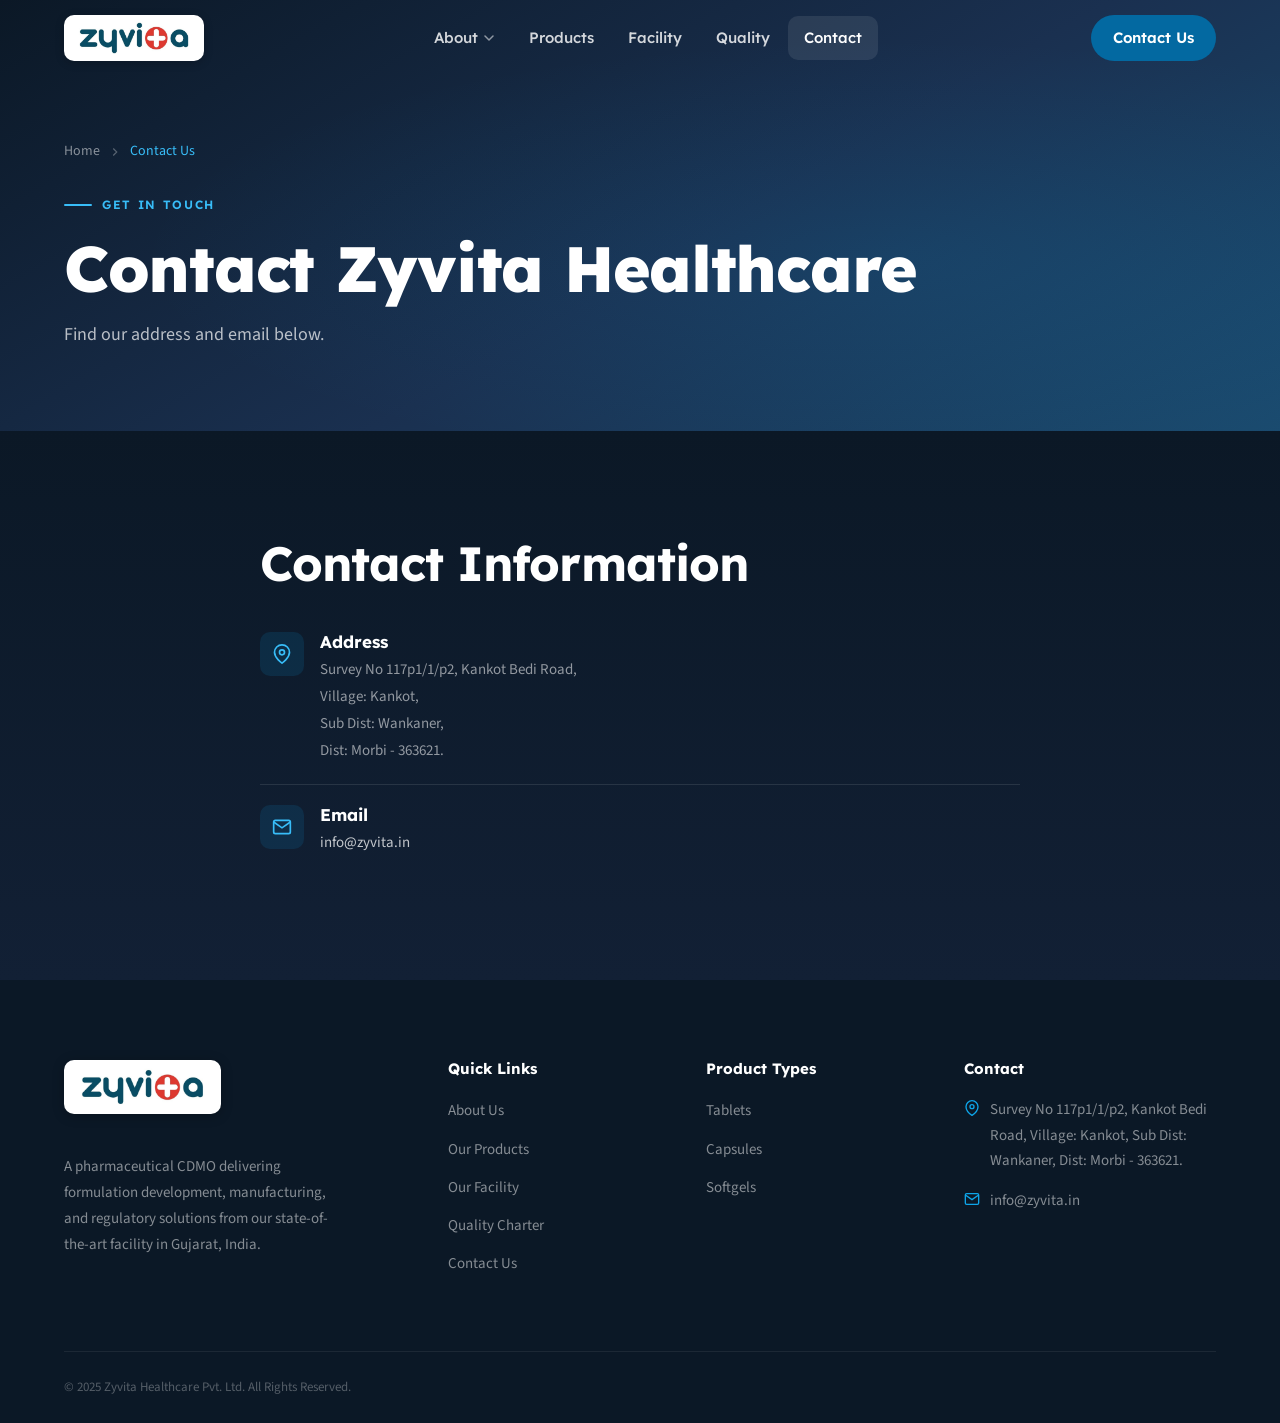
==== commit 8ff7c9a3: "second push" ====
--- a/contact.html
+++ b/contact.html
@@ -55,24 +55,23 @@
       </nav>
       <div class="label label--light">Get In Touch</div>
       <h1>Contact Zyvita Healthcare</h1>
-      <p>Reach out to discuss pharmaceutical manufacturing, contract development, or partnership opportunities.</p>
+      <p>Find our address and email below.</p>
     </div>
   </section>
 
   <!-- Contact Section -->
   <section class="section section--dark">
     <div class="container">
-      <div class="contact-grid">
+      <div class="contact-grid" style="max-width: 760px; margin: 0 auto; grid-template-columns: minmax(0, 1fr);">
         <div class="reveal--left">
-          <h2 style="color:white;margin-bottom:8px">Contact Information</h2>
-          <p style="color:rgba(255,255,255,0.6);margin-bottom:36px">Reach our team to discuss pharmaceutical manufacturing, formulation development, or general enquiries.</p>
+          <h2 style="color:white;margin-bottom:20px">Contact Information</h2>
 
           <div class="contact-info-item">
             <div class="contact-info-icon">
               <svg viewBox="0 0 24 24" fill="none" stroke="currentColor" stroke-width="2"><path d="M21 10c0 7-9 13-9 13s-9-6-9-13a9 9 0 0118 0z"/><circle cx="12" cy="10" r="3"/></svg>
             </div>
             <div>
-              <h5>Manufacturing Plant &amp; Head Office</h5>
+              <h5>Address</h5>
               <p>Survey No 117p1/1/p2, Kankot Bedi Road,<br>Village: Kankot,<br>Sub Dist: Wankaner,<br>Dist: Morbi - 363621.</p>
             </div>
           </div>
@@ -88,78 +87,6 @@
           </div>
         </div>
 
-        <div class="reveal--right">
-          <div class="contact-form">
-            <h3 style="margin-bottom:8px">Send a Message</h3>
-            <p style="margin-bottom:28px;font-size:0.9375rem">Fill out the form below and our team will get in touch with you.</p>
-
-            <form id="contact-form" novalidate>
-              <div class="form-row">
-                <div class="form-group">
-                  <label for="contact-name">Full Name *</label>
-                  <input type="text" id="contact-name" name="name" placeholder="Your Name" required>
-                </div>
-                <div class="form-group">
-                  <label for="contact-email">Email Address *</label>
-                  <input type="email" id="contact-email" name="email" placeholder="name@company.com" required>
-                </div>
-              </div>
-
-              <div class="form-row">
-                <div class="form-group">
-                  <label for="contact-phone">Phone Number</label>
-                  <input type="tel" id="contact-phone" name="phone" placeholder="+91 00000 00000">
-                </div>
-                <div class="form-group">
-                  <label for="contact-company">Company Name</label>
-                  <input type="text" id="contact-company" name="company" placeholder="Your Company">
-                </div>
-              </div>
-
-              <div class="form-group">
-                <label for="contact-inquiry">Inquiry Type</label>
-                <select id="contact-inquiry" name="inquiry">
-                  <option value="Manufacturing Enquiry">Manufacturing Enquiry</option>
-                  <option value="Contract Development">Contract Development</option>
-                  <option value="Product Enquiry">Product Enquiry</option>
-                  <option value="General Enquiry">General Enquiry</option>
-                </select>
-              </div>
-
-              <div class="form-group">
-                <label for="contact-message">Your Message *</label>
-                <textarea id="contact-message" name="message" placeholder="Please describe your requirements, dosage forms, or questions…" required></textarea>
-              </div>
-
-              <button type="submit" class="btn btn-primary w-full" id="contact-submit-btn" style="width:100%;justify-content:center">
-                Send Message
-                <svg viewBox="0 0 24 24" fill="none" stroke="currentColor" stroke-width="2" width="18" height="18" aria-hidden="true"><line x1="22" y1="2" x2="11" y2="13"/><polygon points="22 2 15 22 11 13 2 9 22 2"/></svg>
-              </button>
-            </form>
-          </div>
-        </div>
-      </div>
-    </div>
-  </section>
-
-  <!-- Our Locations -->
-  <section class="section section--alt">
-    <div class="container">
-      <div class="section-header section-header--center reveal">
-        <div class="label">Our Locations</div>
-        <h2>Manufacturing Plant &amp; Head Office</h2>
-      </div>
-
-      <div class="service-card text-center reveal delay-1" style="max-width: 680px; margin: 0 auto;">
-        <div class="service-icon" style="margin:0 auto 20px">
-          <svg viewBox="0 0 24 24" fill="none" stroke="currentColor" stroke-width="1.75"><path d="M3 21h18M3 21V7l9-4 9 4v14M9 21V15h6v6"/></svg>
-        </div>
-        <h4>Zyvita Healthcare Facility</h4>
-        <p style="font-size:1.0625rem;line-height:1.8;margin-top:8px">Survey No 117p1/1/p2, Kankot Bedi Road,<br>Village: Kankot,<br>Sub Dist: Wankaner,<br>Dist: Morbi - 363621.</p>
-        <div style="margin-top:20px;padding-top:16px;border-top:1px solid var(--border-light)">
-          <p><strong>Dosage Capabilities:</strong> Tablets, Capsules &amp; Softgels</p>
-          <p style="margin-top:4px"><strong>Email:</strong> <a href="mailto:info@zyvita.in" style="color:var(--sky-600)">info@zyvita.in</a></p>
-        </div>
       </div>
     </div>
   </section>
